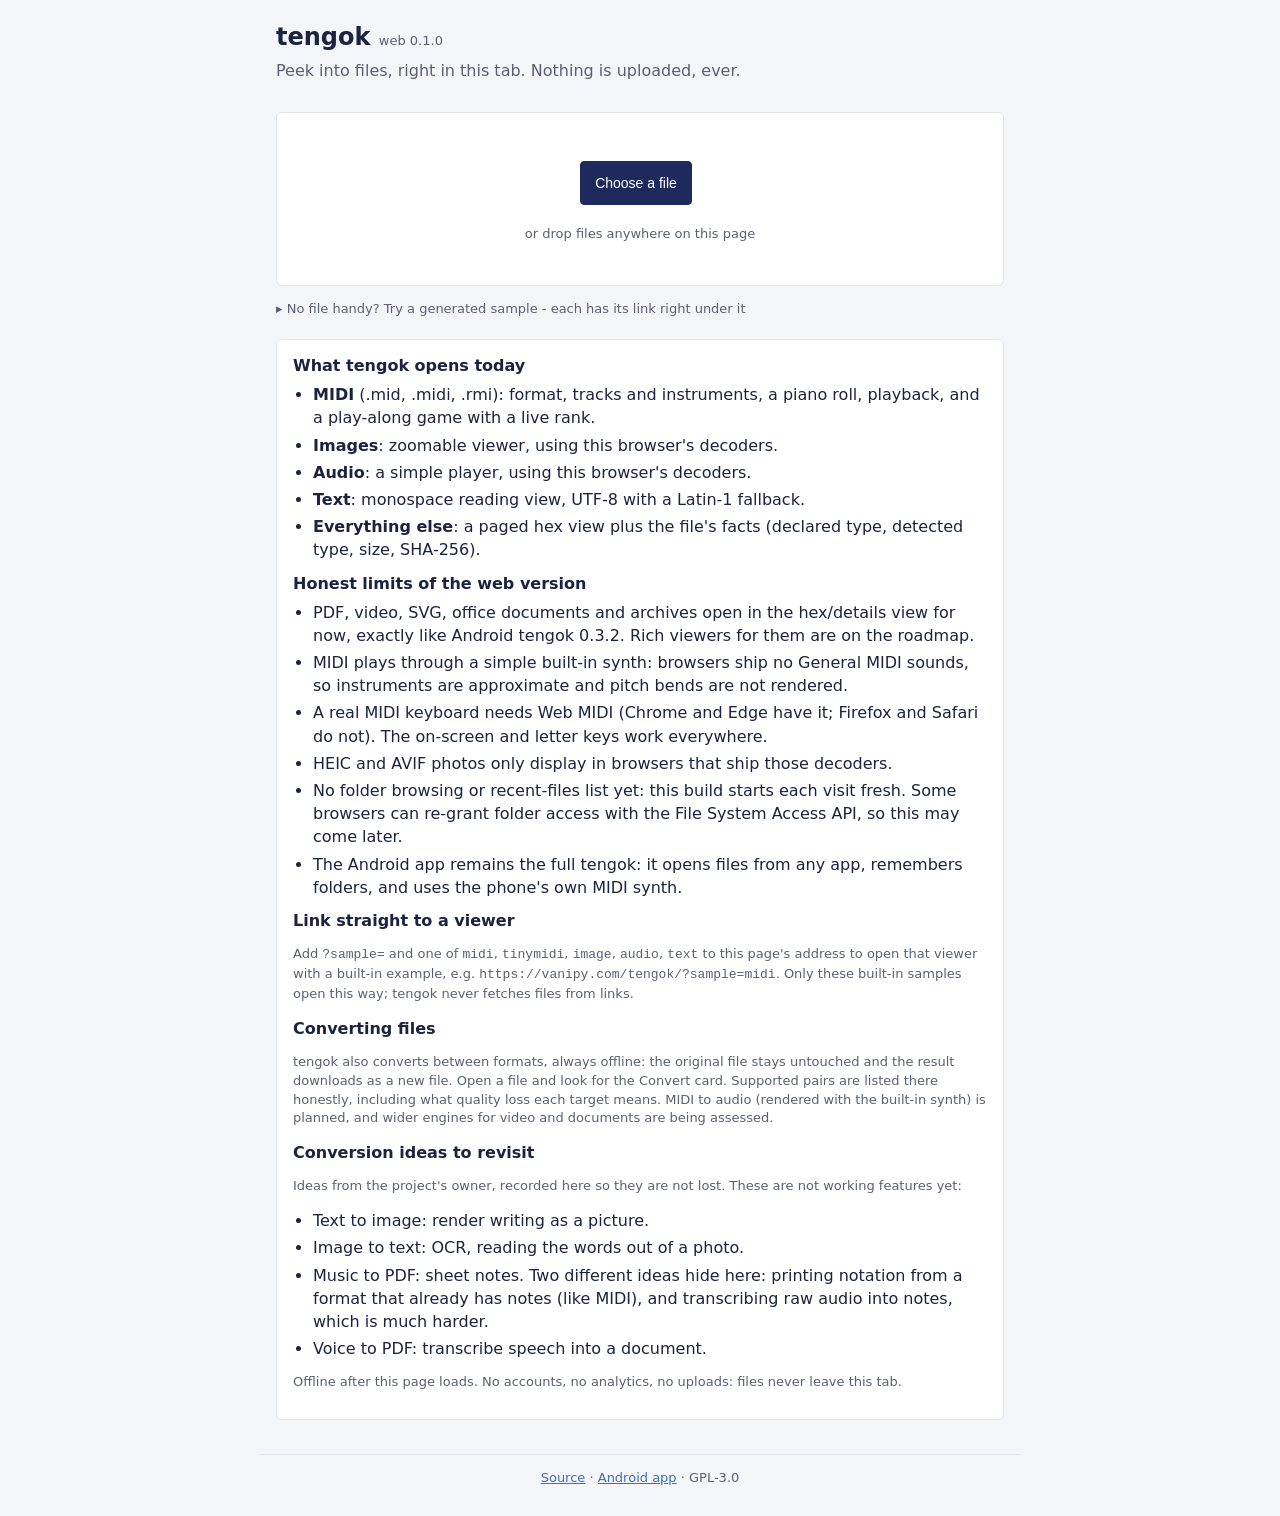
==== docs/index.html @ 885ae663 "tengok 0.5.1: zoom-out fix, honest score-line check, fresh stamps The emulator smoke on 388d06f prov" ====
<!DOCTYPE html>
<html lang="en">
<head>
<meta charset="utf-8">
<meta name="viewport" content="width=device-width, initial-scale=1">
<title>tengok - peek into files, right in this tab</title>
<meta name="description" content="tengok is a local file viewer: MIDI with a piano roll and a play-along game, images, audio, text, and an honest hex view. Nothing is uploaded.">
<link rel="stylesheet" href="style.css?v=e9dcd4a5">
</head>
<body>
<header>
  <h1>tengok <span class="version">web 0.1.0</span></h1>
  <p class="tagline">Peek into files, right in this tab. Nothing is uploaded, ever.</p>
</header>

<main>
  <section id="drop" class="card drop">
    <p><button id="picker" class="btn primary">Choose a file</button></p>
    <p class="muted">or drop files anywhere on this page</p>
    <input id="file-input" type="file" multiple hidden>
  </section>

  <details id="samples-details" class="samples-details">
    <summary class="muted" id="samples-label">No file handy? Try a generated sample - each has its link right under it</summary>
    <p id="samples" class="toolbar"></p>
  </details>

  <div id="view-link" class="muted view-link" style="display:none"></div>
  <nav id="files" class="toolbar"></nav>
  <section id="view"></section>

  <section id="about" class="card">
    <div class="card-title">What tengok opens today</div>
    <ul class="limits">
      <li><b>MIDI</b> (.mid, .midi, .rmi): format, tracks and instruments, a piano
      roll, playback, and a play-along game with a live rank.</li>
      <li><b>Images</b>: zoomable viewer, using this browser's decoders.</li>
      <li><b>Audio</b>: a simple player, using this browser's decoders.</li>
      <li><b>Text</b>: monospace reading view, UTF-8 with a Latin-1 fallback.</li>
      <li><b>Everything else</b>: a paged hex view plus the file's facts
      (declared type, detected type, size, SHA-256).</li>
    </ul>
    <div class="card-title">Honest limits of the web version</div>
    <ul class="limits">
      <li>PDF, video, SVG, office documents and archives open in the hex/details
      view for now, exactly like Android tengok 0.3.2. Rich viewers for them are
      on the roadmap.</li>
      <li>MIDI plays through a simple built-in synth: browsers ship no General
      MIDI sounds, so instruments are approximate and pitch bends are not
      rendered.</li>
      <li>A real MIDI keyboard needs Web MIDI (Chrome and Edge have it; Firefox
      and Safari do not). The on-screen and letter keys work everywhere.</li>
      <li>HEIC and AVIF photos only display in browsers that ship those
      decoders.</li>
      <li>No folder browsing or recent-files list yet: this build starts each
      visit fresh. Some browsers can re-grant folder access with the File
      System Access API, so this may come later.</li>
      <li>The Android app remains the full tengok: it opens files from any app,
      remembers folders, and uses the phone's own MIDI synth.</li>
    </ul>
    <div class="card-title">Link straight to a viewer</div>
    <p class="muted">Add <code>?sample=</code> and one of
    <code>midi</code>, <code>tinymidi</code>, <code>image</code>,
    <code>audio</code>, <code>text</code> to this page's address to open that
    viewer with a built-in example, e.g.
    <code>https://vanipy.com/tengok/?sample=midi</code>. Only these built-in
    samples open this way; tengok never fetches files from links.</p>
    <div class="card-title">Converting files</div>
    <p class="muted">tengok also converts between formats, always offline:
    the original file stays untouched and the result downloads as a new file.
    Open a file and look for the Convert card. Supported pairs are listed
    there honestly, including what quality loss each target means. MIDI to
    audio (rendered with the built-in synth) is planned, and wider engines
    for video and documents are being assessed.</p>
    <div class="card-title">Conversion ideas to revisit</div>
    <p class="muted">Ideas from the project's owner, recorded here so they are
    not lost. These are not working features yet:</p>
    <ul class="limits">
      <li>Text to image: render writing as a picture.</li>
      <li>Image to text: OCR, reading the words out of a photo.</li>
      <li>Music to PDF: sheet notes. Two different ideas hide here: printing
      notation from a format that already has notes (like MIDI), and
      transcribing raw audio into notes, which is much harder.</li>
      <li>Voice to PDF: transcribe speech into a document.</li>
    </ul>
    <p class="muted">Offline after this page loads. No accounts, no analytics,
    no uploads: files never leave this tab.</p>
  </section>
</main>

<footer>
  <a href="https://github.com/irvan-putra/tengok">Source</a> ·
  <a href="https://github.com/irvan-putra/tengok/releases">Android app</a> ·
  GPL-3.0
</footer>

<script src="js/sniffer.js?v=45928a58"></script>
<script src="js/midi.js?v=820c13d3"></script>
<script src="js/game-core.js?v=0d579b12"></script>
<script src="js/synth.js?v=0fc106b2"></script>
<script src="js/viewers.js?v=3e0f086b"></script>
<script src="js/convert.js?v=fbea8dcf"></script>
<script src="js/midi-view.js?v=0d9e899f"></script>
<script src="js/game.js?v=4e14173c"></script>
<script src="js/app.js?v=ce0cd136"></script>
</body>
</html>
---- docs/style.css ----
/* tengok web - same quiet light theme as the Android app. */
* { box-sizing: border-box; }

body {
  margin: 0;
  background: #F4F5F9;
  color: #1B2340;
  font-family: system-ui, -apple-system, "Segoe UI", Roboto, sans-serif;
  font-size: 16px;
  line-height: 1.45;
}

body.dragging::after {
  content: "Drop to open";
  position: fixed;
  inset: 12px;
  border: 3px dashed #3E6FB0;
  border-radius: 8px;
  background: rgba(244, 245, 249, 0.92);
  display: flex;
  align-items: center;
  justify-content: center;
  font-size: 22px;
  color: #3E6FB0;
  pointer-events: none;
  z-index: 10;
}

header {
  padding: 20px 16px 8px;
  max-width: 760px;
  margin: 0 auto;
}

h1 {
  font-size: 24px;
  margin: 0;
}

.version {
  font-size: 13px;
  color: #5A6072;
  font-weight: normal;
}

.tagline {
  color: #5A6072;
  margin: 4px 0 0;
}

main {
  max-width: 760px;
  margin: 0 auto;
  padding: 12px 16px 24px;
}

.card {
  background: #FFFFFF;
  border: 1px solid #E3E5EE;
  border-radius: 6px;
  padding: 14px 16px;
  margin: 10px 0;
}

.card-title {
  font-weight: 600;
  margin-bottom: 6px;
}

.card.error {
  border-color: #EF5350;
}

.muted {
  color: #5A6072;
  font-size: 13px;
}

.mono { font-family: ui-monospace, "Cascadia Mono", Menlo, Consolas, monospace; }
.small { font-size: 12px; word-break: break-all; }

.btn {
  appearance: none;
  background: #FFFFFF;
  border: 1px solid #C9CEDC;
  border-radius: 4px;
  color: #1B2340;
  cursor: pointer;
  font-size: 14px;
  margin: 4px 8px 4px 0;
  min-height: 44px;
  padding: 8px 14px;
}

.btn:active { background: #ECEFF7; }
.btn.primary { background: #1F2A5C; border-color: #1F2A5C; color: #FFFFFF; }
.btn.primary:active { background: #2B3A77; }
.btn.file-tab.active { border-color: #1F2A5C; box-shadow: inset 0 -2px 0 #1F2A5C; }
.btn.track-pick { display: block; text-align: left; width: 100%; }

.toolbar {
  align-items: center;
  display: flex;
  flex-wrap: wrap;
  gap: 4px;
}

.drop { text-align: center; padding: 28px 16px; }

.view-title { margin: 12px 2px 4px; }
.view-name { font-weight: 600; word-break: break-all; }

.fact { display: flex; gap: 10px; margin: 3px 0; }
.fact-key { color: #5A6072; flex: 0 0 110px; font-size: 13px; }
.fact-val { word-break: break-all; }

.text-view, .hex-view {
  background: #FAFBFE;
  border: 1px solid #E3E5EE;
  border-radius: 4px;
  font-family: ui-monospace, "Cascadia Mono", Menlo, Consolas, monospace;
  font-size: 13px;
  margin: 8px 0 0;
  overflow: auto;
  padding: 10px 12px;
  white-space: pre;
}

.text-view { white-space: pre-wrap; word-break: break-word; }

.image-stage {
  border: 1px solid #E3E5EE;
  border-radius: 4px;
  margin-top: 8px;
  max-height: 70vh;
  overflow: auto;
  text-align: center;
}

.image-view { display: block; max-width: none; }

audio { width: 100%; margin-top: 4px; }

.roll-scroll {
  border: 1px solid #E3E5EE;
  border-radius: 4px;
  overflow-x: auto;
}

.roll-canvas { display: block; }

.seek { flex: 1; min-width: 120px; }

.hud {
  align-items: baseline;
  display: flex;
  gap: 14px;
}

.rank {
  color: #8A8FA3;
  font-size: 34px;
  font-weight: 700;
  min-width: 74px;
}

.rank.big { font-size: 56px; margin: 6px 0; }
.hud-counts { flex: 1; }

.game-wrap {
  border: 1px solid #E3E5EE;
  border-radius: 4px;
  overflow: hidden;
  touch-action: none;
}

.game-canvas { display: block; width: 100%; }

.midi-status { margin: 2px 2px 6px; }

.limits { margin: 4px 0 10px; padding-left: 20px; }
.limits li { margin: 4px 0; }

.convert-row {
  border-top: 1px solid #EEF0F6;
  padding: 6px 0;
}

.convert-note { margin-left: 2px; }

.final { text-align: center; }

footer {
  border-top: 1px solid #E3E5EE;
  color: #5A6072;
  font-size: 13px;
  margin: 0 auto;
  max-width: 760px;
  padding: 14px 16px 30px;
  text-align: center;
}

footer a { color: #3E6FB0; }

@media (max-width: 480px) {
  main, header, footer { padding-left: 10px; padding-right: 10px; }
}
.view-link {
  margin: 8px auto 0;
  max-width: 880px;
  padding: 0 16px;
  font-size: 13px;
  user-select: text;
  overflow-wrap: break-word;
}
.view-link-url {
  display: block;
  overflow-wrap: break-word;
}
.sample-item {
  display: flex;
  flex-direction: column;
  align-items: flex-start;
  gap: 3px;
  width: 100%;
}
.sample-url {
  font-size: 11px;
  color: #5B6172;
  user-select: text;
  overflow-wrap: break-word;
  max-width: 100%;
}
.samples-details { margin: 10px 0; }
.samples-details summary {
  cursor: pointer;
  list-style: none;
  display: inline-block;
  margin: 0;
}
.samples-details summary::-webkit-details-marker { display: none; }
.samples-details summary::before { content: "\25B8\00A0"; }
.samples-details[open] summary::before { content: "\25BE\00A0"; }
.samples-details .toolbar { margin-top: 8px; }
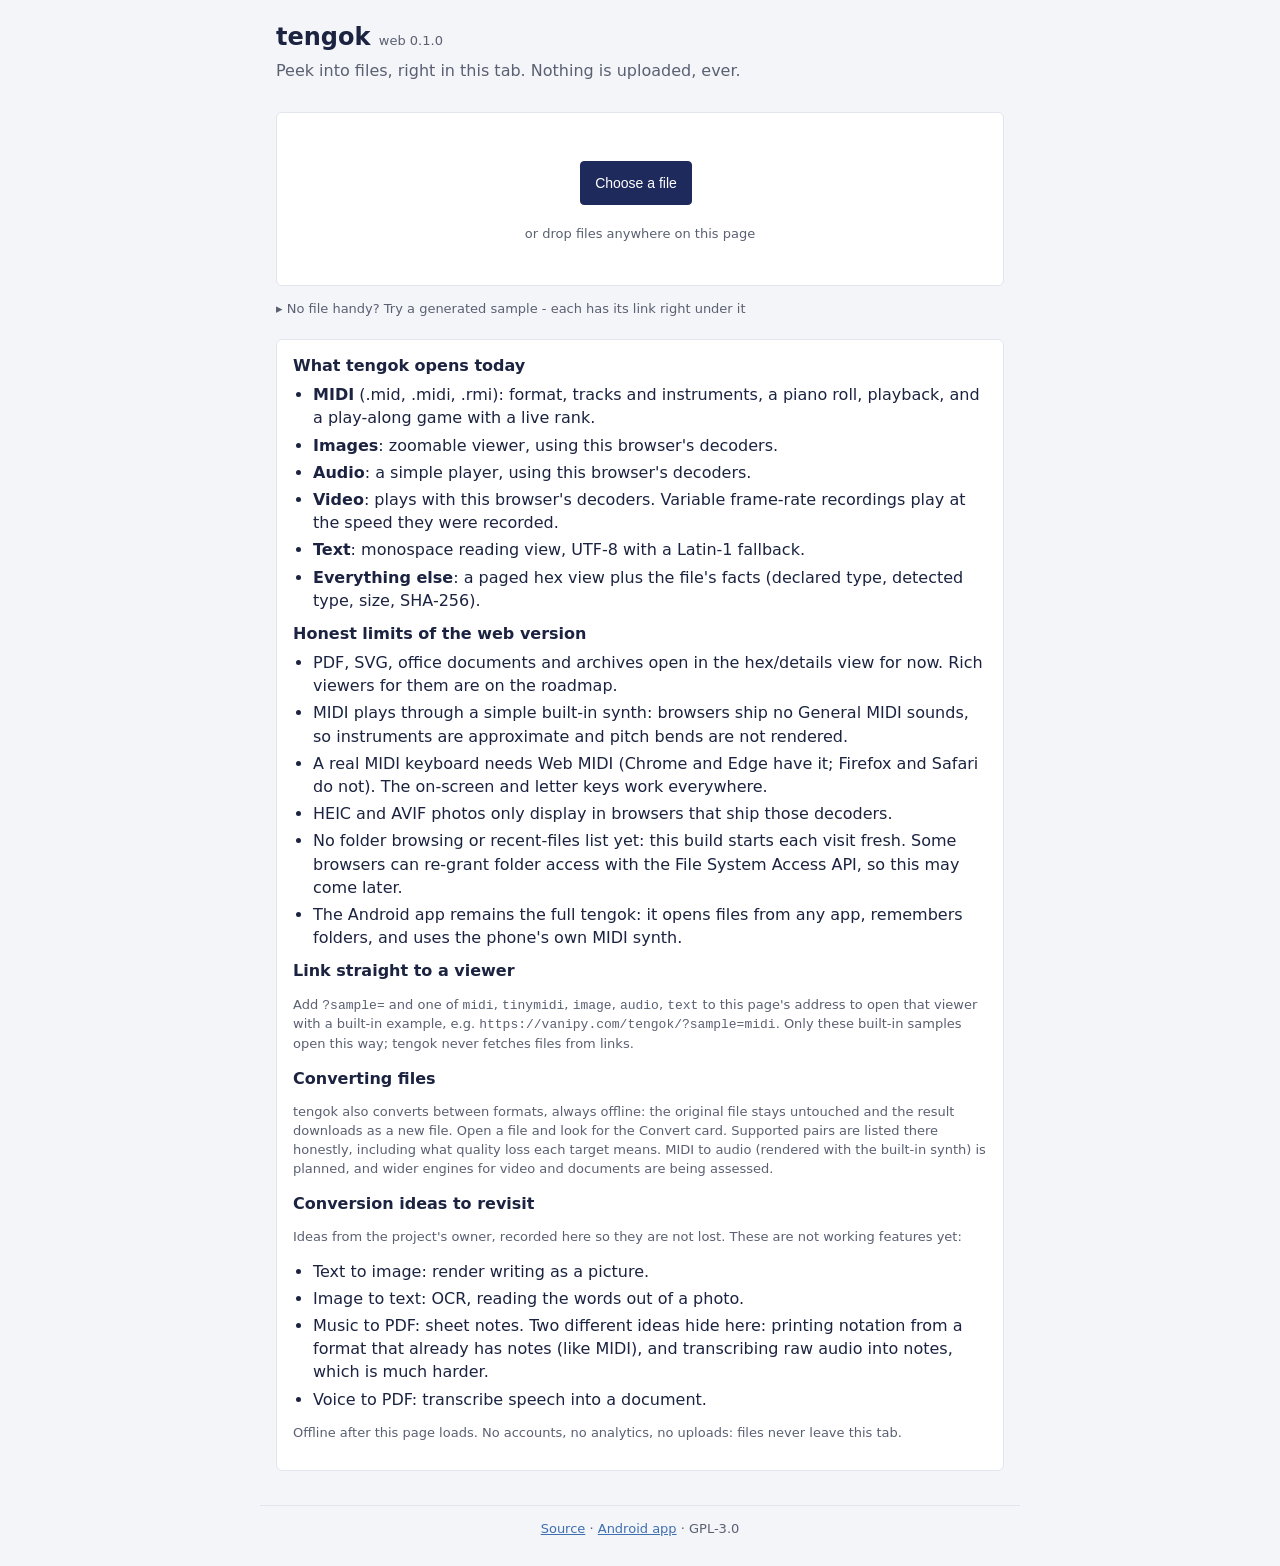
==== commit 0a6beab2: "tengok 0.6.0: video plays - real player honoring wall-clock VFR Phone report: a Bidik recording open" ====
--- a/docs/index.html
+++ b/docs/index.html
@@ -5,7 +5,7 @@
 <meta name="viewport" content="width=device-width, initial-scale=1">
 <title>tengok - peek into files, right in this tab</title>
 <meta name="description" content="tengok is a local file viewer: MIDI with a piano roll and a play-along game, images, audio, text, and an honest hex view. Nothing is uploaded.">
-<link rel="stylesheet" href="style.css?v=e9dcd4a5">
+<link rel="stylesheet" href="style.css?v=d36910ef">
 </head>
 <body>
 <header>
@@ -36,15 +36,16 @@
       roll, playback, and a play-along game with a live rank.</li>
       <li><b>Images</b>: zoomable viewer, using this browser's decoders.</li>
       <li><b>Audio</b>: a simple player, using this browser's decoders.</li>
+      <li><b>Video</b>: plays with this browser's decoders. Variable
+      frame-rate recordings play at the speed they were recorded.</li>
       <li><b>Text</b>: monospace reading view, UTF-8 with a Latin-1 fallback.</li>
       <li><b>Everything else</b>: a paged hex view plus the file's facts
       (declared type, detected type, size, SHA-256).</li>
     </ul>
     <div class="card-title">Honest limits of the web version</div>
     <ul class="limits">
-      <li>PDF, video, SVG, office documents and archives open in the hex/details
-      view for now, exactly like Android tengok 0.3.2. Rich viewers for them are
-      on the roadmap.</li>
+      <li>PDF, SVG, office documents and archives open in the hex/details
+      view for now. Rich viewers for them are on the roadmap.</li>
       <li>MIDI plays through a simple built-in synth: browsers ship no General
       MIDI sounds, so instruments are approximate and pitch bends are not
       rendered.</li>
@@ -94,14 +95,14 @@
   GPL-3.0
 </footer>
 
-<script src="js/sniffer.js?v=45928a58"></script>
+<script src="js/sniffer.js?v=8e799f8f"></script>
 <script src="js/midi.js?v=820c13d3"></script>
 <script src="js/game-core.js?v=0d579b12"></script>
 <script src="js/synth.js?v=0fc106b2"></script>
-<script src="js/viewers.js?v=3e0f086b"></script>
+<script src="js/viewers.js?v=58098059"></script>
 <script src="js/convert.js?v=fbea8dcf"></script>
 <script src="js/midi-view.js?v=0d9e899f"></script>
 <script src="js/game.js?v=4e14173c"></script>
-<script src="js/app.js?v=ce0cd136"></script>
+<script src="js/app.js?v=096bb2db"></script>
 </body>
 </html>
--- a/docs/style.css
+++ b/docs/style.css
@@ -140,6 +140,7 @@
 .image-view { display: block; max-width: none; }
 
 audio { width: 100%; margin-top: 4px; }
+.video-view { width: 100%; max-height: 70vh; background: #000; border-radius: 8px; margin-top: 4px; }
 
 .roll-scroll {
   border: 1px solid #E3E5EE;
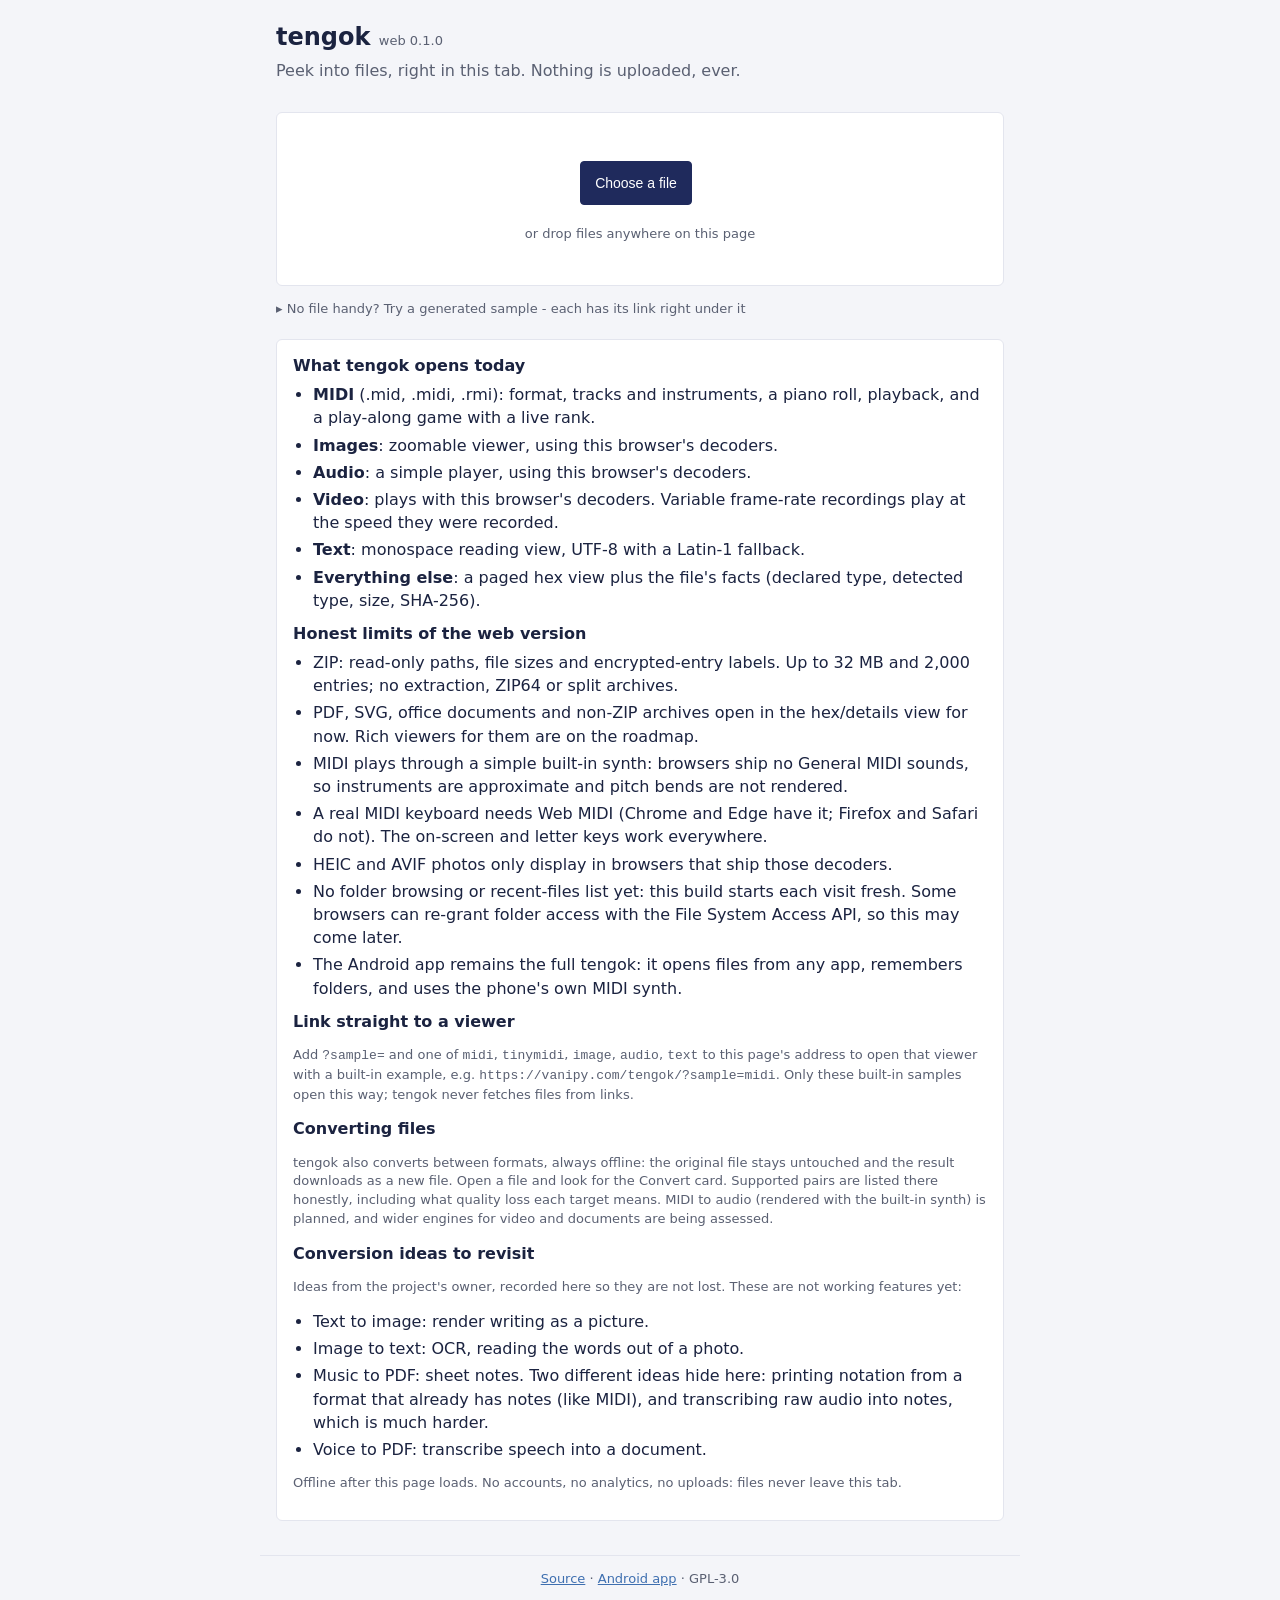
==== commit c2d7bf33: "Add bounded read-only ZIP directory viewer on Android and web" ====
--- a/docs/index.html
+++ b/docs/index.html
@@ -5,7 +5,7 @@
 <meta name="viewport" content="width=device-width, initial-scale=1">
 <title>tengok - peek into files, right in this tab</title>
 <meta name="description" content="tengok is a local file viewer: MIDI with a piano roll and a play-along game, images, audio, text, and an honest hex view. Nothing is uploaded.">
-<link rel="stylesheet" href="style.css?v=d36910ef">
+<link rel="stylesheet" href="style.css?v=f8f2b34b">
 </head>
 <body>
 <header>
@@ -44,7 +44,8 @@
     </ul>
     <div class="card-title">Honest limits of the web version</div>
     <ul class="limits">
-      <li>PDF, SVG, office documents and archives open in the hex/details
+      <li>ZIP: read-only paths, file sizes and encrypted-entry labels. Up to 32 MB and 2,000 entries; no extraction, ZIP64 or split archives.</li>
+      <li>PDF, SVG, office documents and non-ZIP archives open in the hex/details
       view for now. Rich viewers for them are on the roadmap.</li>
       <li>MIDI plays through a simple built-in synth: browsers ship no General
       MIDI sounds, so instruments are approximate and pitch bends are not
@@ -95,7 +96,7 @@
   GPL-3.0
 </footer>
 
-<script src="js/sniffer.js?v=8e799f8f"></script>
+<script src="js/sniffer.js?v=6c7334db"></script>
 <script src="js/midi.js?v=820c13d3"></script>
 <script src="js/game-core.js?v=0d579b12"></script>
 <script src="js/synth.js?v=0fc106b2"></script>
@@ -103,6 +104,7 @@
 <script src="js/convert.js?v=fbea8dcf"></script>
 <script src="js/midi-view.js?v=0d9e899f"></script>
 <script src="js/game.js?v=4e14173c"></script>
-<script src="js/app.js?v=096bb2db"></script>
+<script src="js/zip.js?v=8a67ced4"></script>
+<script src="js/app.js?v=3ca6c280"></script>
 </body>
 </html>
--- a/docs/style.css
+++ b/docs/style.css
@@ -243,3 +243,5 @@
 .samples-details summary::before { content: "\25B8\00A0"; }
 .samples-details[open] summary::before { content: "\25BE\00A0"; }
 .samples-details .toolbar { margin-top: 8px; }
+
+.zip-entry { padding: 12px 0; border-bottom: 1px solid #8993a644; overflow-wrap: anywhere; }
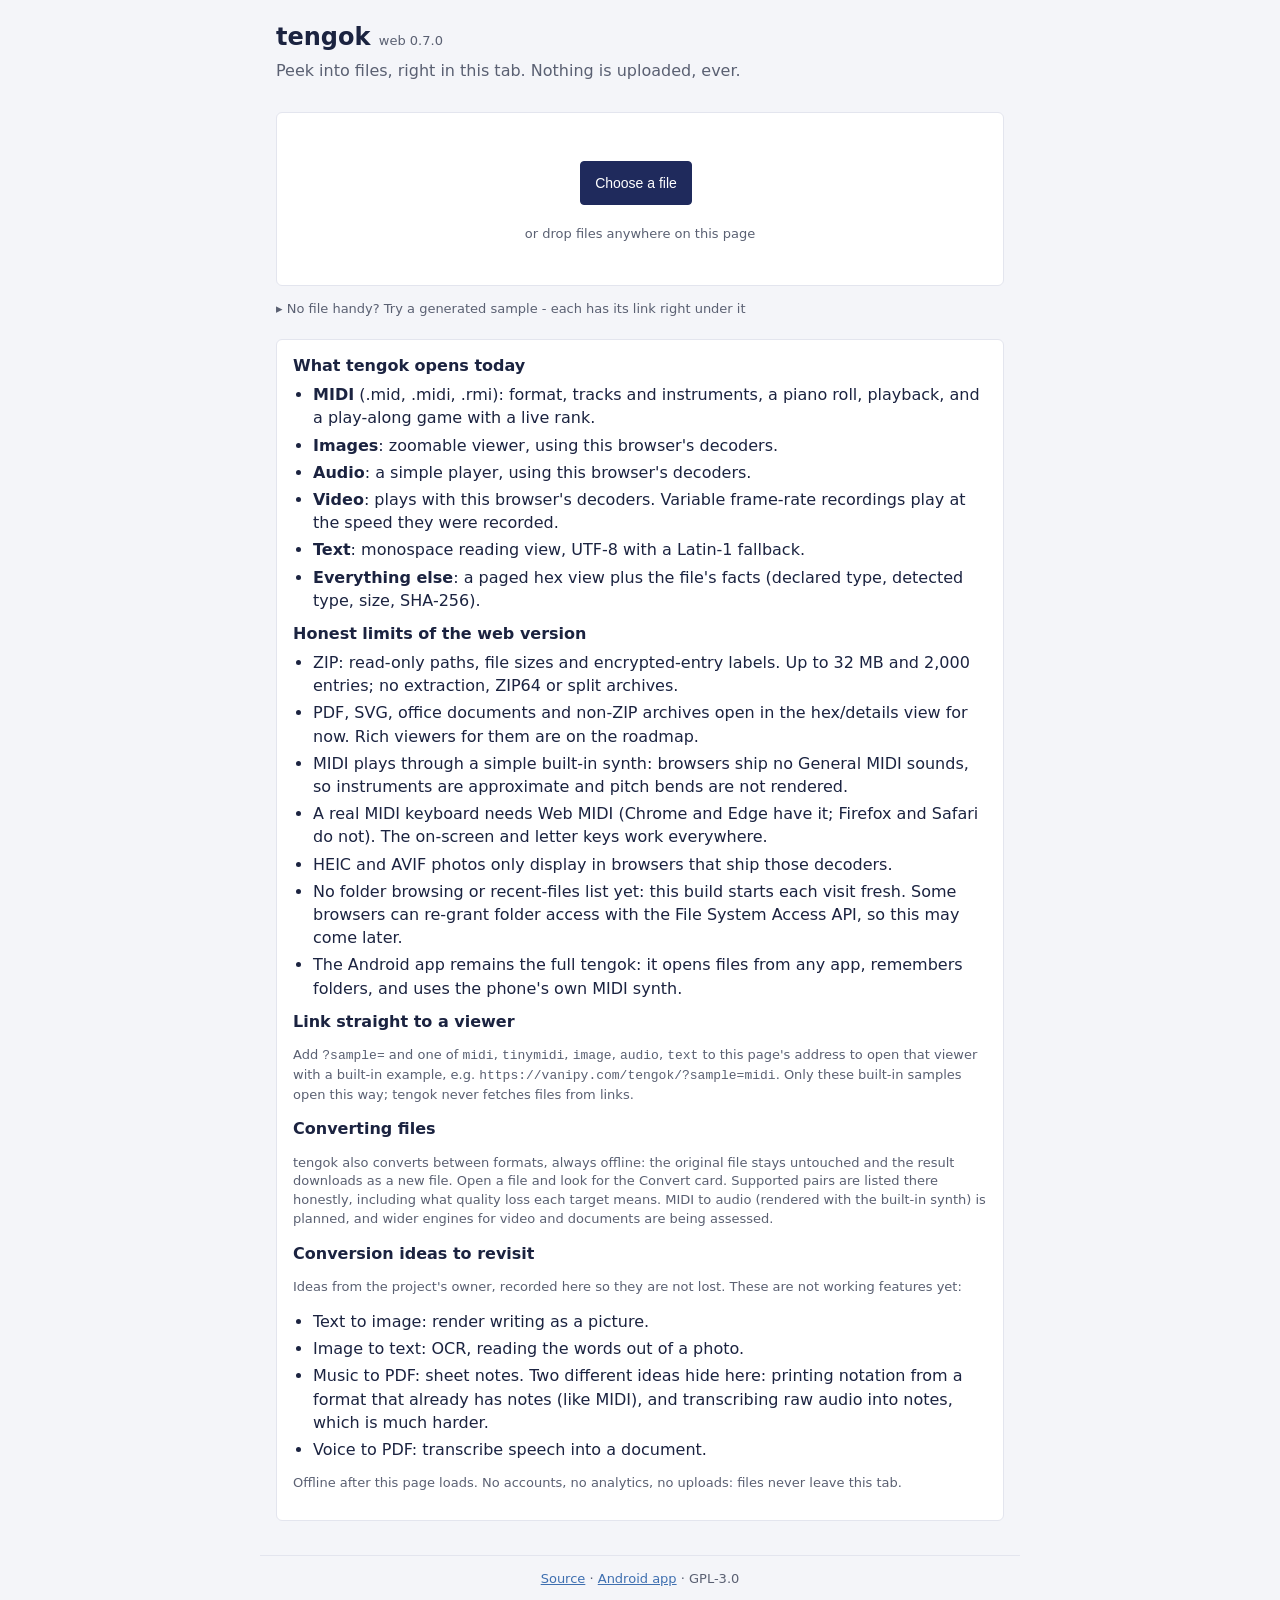
==== commit 37f3477f: "Polish ZIP listing text and mobile wrapping" ====
--- a/docs/index.html
+++ b/docs/index.html
@@ -5,11 +5,11 @@
 <meta name="viewport" content="width=device-width, initial-scale=1">
 <title>tengok - peek into files, right in this tab</title>
 <meta name="description" content="tengok is a local file viewer: MIDI with a piano roll and a play-along game, images, audio, text, and an honest hex view. Nothing is uploaded.">
-<link rel="stylesheet" href="style.css?v=f8f2b34b">
+<link rel="stylesheet" href="style.css?v=ac2c971c">
 </head>
 <body>
 <header>
-  <h1>tengok <span class="version">web 0.1.0</span></h1>
+  <h1>tengok <span class="version">web 0.7.0</span></h1>
   <p class="tagline">Peek into files, right in this tab. Nothing is uploaded, ever.</p>
 </header>
 
@@ -104,7 +104,7 @@
 <script src="js/convert.js?v=fbea8dcf"></script>
 <script src="js/midi-view.js?v=0d9e899f"></script>
 <script src="js/game.js?v=4e14173c"></script>
-<script src="js/zip.js?v=8a67ced4"></script>
+<script src="js/zip.js?v=9df85dbf"></script>
 <script src="js/app.js?v=3ca6c280"></script>
 </body>
 </html>
--- a/docs/style.css
+++ b/docs/style.css
@@ -245,3 +245,5 @@
 .samples-details .toolbar { margin-top: 8px; }
 
 .zip-entry { padding: 12px 0; border-bottom: 1px solid #8993a644; overflow-wrap: anywhere; }
+
+.zip-limits { font-size: 12px; word-break: normal; overflow-wrap: break-word; }
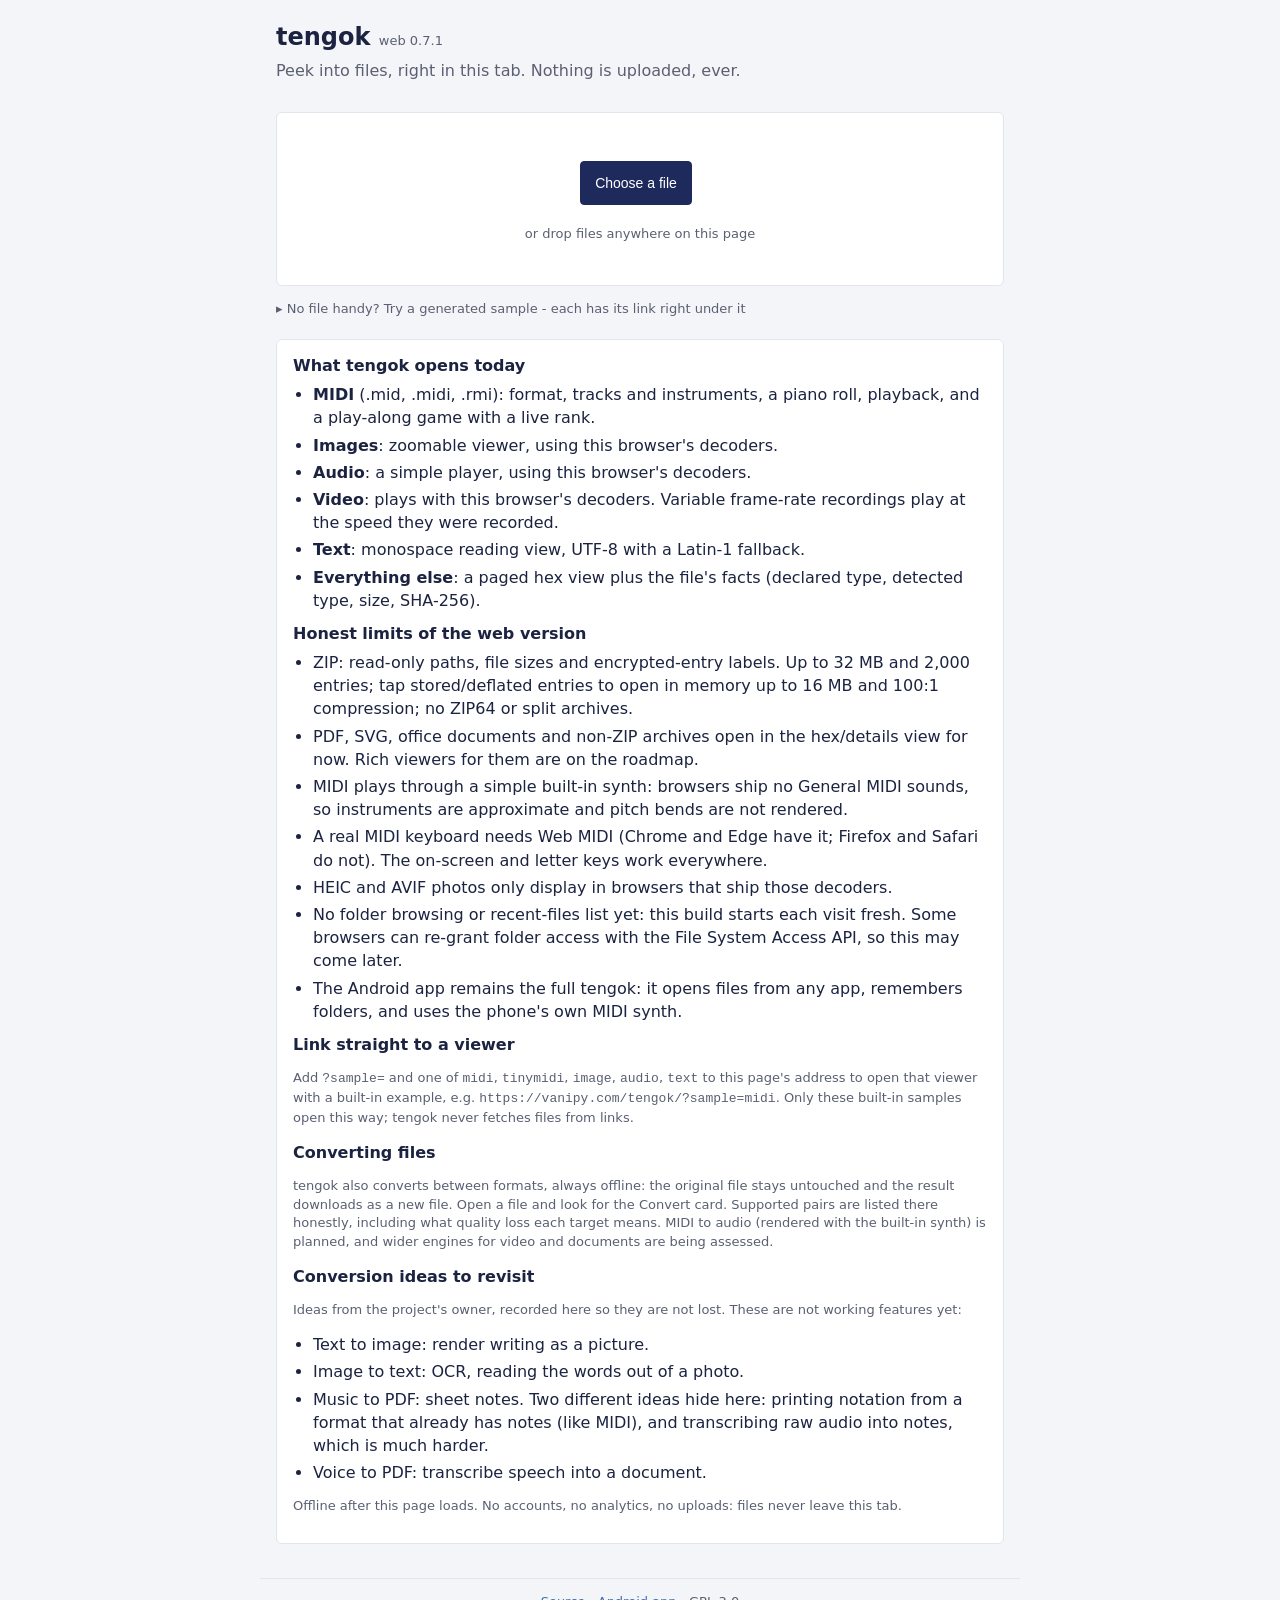
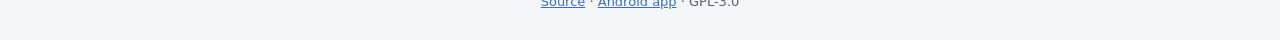
==== commit d10f1028: "Open bounded ZIP entries in existing viewers without temporary files" ====
--- a/docs/index.html
+++ b/docs/index.html
@@ -9,7 +9,7 @@
 </head>
 <body>
 <header>
-  <h1>tengok <span class="version">web 0.7.0</span></h1>
+  <h1>tengok <span class="version">web 0.7.1</span></h1>
   <p class="tagline">Peek into files, right in this tab. Nothing is uploaded, ever.</p>
 </header>
 
@@ -44,7 +44,7 @@
     </ul>
     <div class="card-title">Honest limits of the web version</div>
     <ul class="limits">
-      <li>ZIP: read-only paths, file sizes and encrypted-entry labels. Up to 32 MB and 2,000 entries; no extraction, ZIP64 or split archives.</li>
+      <li>ZIP: read-only paths, file sizes and encrypted-entry labels. Up to 32 MB and 2,000 entries; tap stored/deflated entries to open in memory up to 16 MB and 100:1 compression; no ZIP64 or split archives.</li>
       <li>PDF, SVG, office documents and non-ZIP archives open in the hex/details
       view for now. Rich viewers for them are on the roadmap.</li>
       <li>MIDI plays through a simple built-in synth: browsers ship no General
@@ -104,7 +104,7 @@
 <script src="js/convert.js?v=fbea8dcf"></script>
 <script src="js/midi-view.js?v=0d9e899f"></script>
 <script src="js/game.js?v=4e14173c"></script>
-<script src="js/zip.js?v=9df85dbf"></script>
-<script src="js/app.js?v=3ca6c280"></script>
+<script src="js/zip.js?v=9d5436eb"></script>
+<script src="js/app.js?v=3561fc3b"></script>
 </body>
 </html>
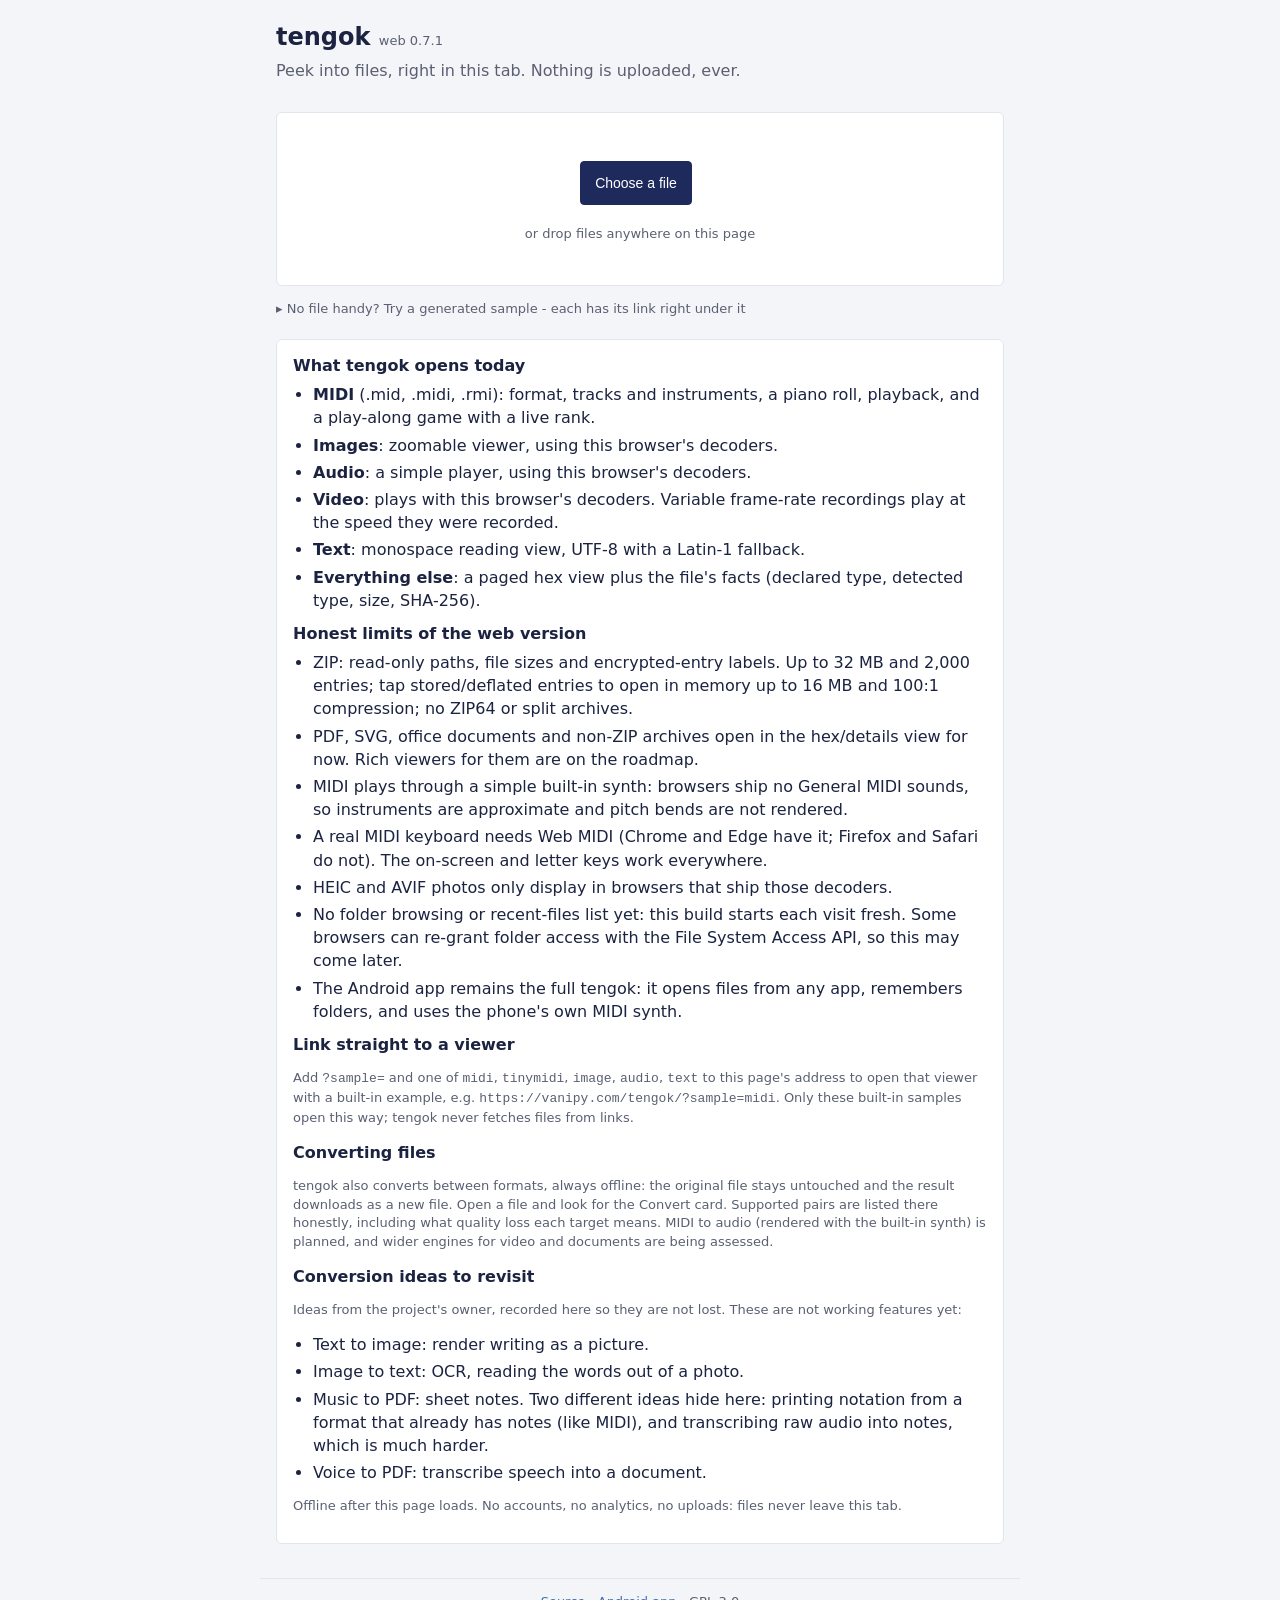
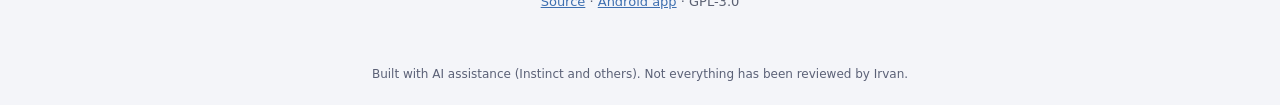
==== commit 234dc700: "Add AI-assistance note: built with AI (Instinct and others), not everything reviewed by Irvan" ====
--- a/docs/index.html
+++ b/docs/index.html
@@ -104,7 +104,8 @@
 <script src="js/convert.js?v=fbea8dcf"></script>
 <script src="js/midi-view.js?v=0d9e899f"></script>
 <script src="js/game.js?v=4e14173c"></script>
-<script src="js/zip.js?v=9d5436eb"></script>
-<script src="js/app.js?v=3561fc3b"></script>
+<script src="js/zip.js?v=c23544f2"></script>
+<script src="js/app.js?v=ffde8a10"></script>
+<p class="ai-note" style="text-align:center;font:12px/1.4 system-ui,sans-serif;opacity:.7;margin:24px 12px">Built with AI assistance (Instinct and others). Not everything has been reviewed by Irvan.</p>
 </body>
 </html>
